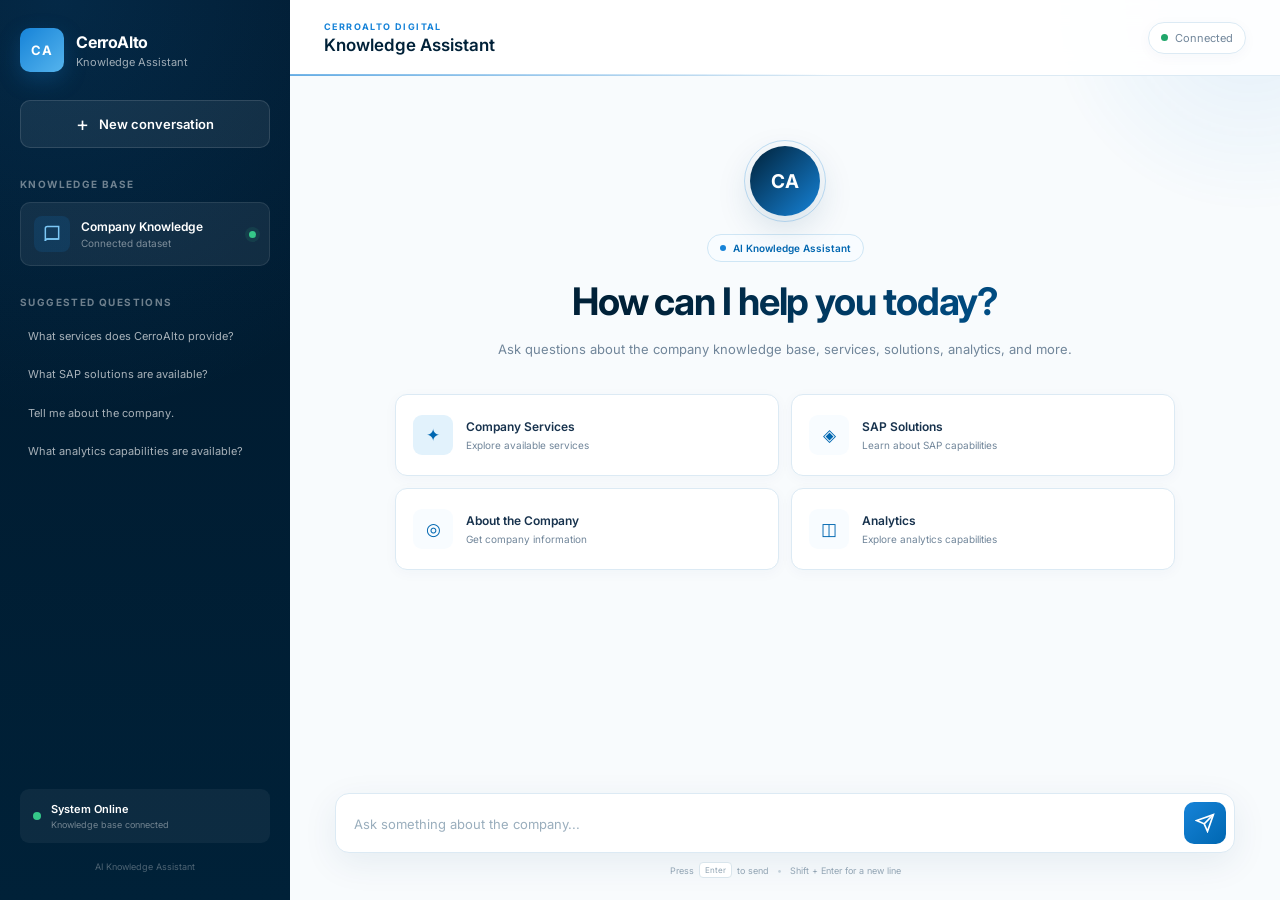
==== index.html @ 05c254ea "Update chatbot implementation" ====
<!DOCTYPE html>
<html lang="en">
<head>
    <meta charset="UTF-8">
    <meta name="viewport" content="width=device-width, initial-scale=1.0">

    <title>CerroAlto Knowledge Assistant</title>

    <link rel="preconnect" href="https://fonts.googleapis.com">
    <link rel="preconnect" href="https://fonts.gstatic.com" crossorigin>

    <link
        href="https://fonts.googleapis.com/css2?family=Inter:wght@400;500;600;700&display=swap"
        rel="stylesheet"
    >

    <link rel="stylesheet" href="style.css">
</head>

<body>

<div class="app">

    <!-- ================= SIDEBAR ================= -->

    <aside class="sidebar">

        <div class="sidebar-top">

            <!-- Brand -->
            <div class="brand">

                <div class="brand-mark">
                    CA
                </div>

                <div class="brand-text">
                    <h1>CerroAlto</h1>
                    <span>Knowledge Assistant</span>
                </div>

            </div>


            <!-- New Chat -->
            <button class="new-chat-btn" onclick="newChat()">

                <span class="plus-icon">+</span>

                <span>New conversation</span>

            </button>


            <!-- Knowledge Base -->
            <div class="sidebar-section">

                <div class="section-label">
                    KNOWLEDGE BASE
                </div>

                <div class="dataset-card">

                    <div class="dataset-icon">
                        <svg
                            width="20"
                            height="20"
                            viewBox="0 0 24 24"
                            fill="none"
                            stroke="currentColor"
                            stroke-width="1.8"
                        >
                            <path d="M4 5.5A2.5 2.5 0 0 1 6.5 3H20v15H6.5A2.5 2.5 0 0 0 4 20.5v-15Z"/>
                            <path d="M4 20.5A2.5 2.5 0 0 1 6.5 18H20"/>
                        </svg>
                    </div>

                    <div class="dataset-info">

                        <strong>Company Knowledge</strong>

                        <span>Connected dataset</span>

                    </div>

                    <div class="status-dot"></div>

                </div>

            </div>


            <!-- Suggested Questions -->

            <div class="sidebar-section">

                <div class="section-label">
                    SUGGESTED QUESTIONS
                </div>

                <div class="sidebar-suggestions">

                    <button onclick="useExample('What services does CerroAlto provide?')">
                        What services does CerroAlto provide?
                    </button>

                    <button onclick="useExample('What SAP solutions are available?')">
                        What SAP solutions are available?
                    </button>

                    <button onclick="useExample('Tell me about the company.')">
                        Tell me about the company.
                    </button>

                    <button onclick="useExample('What analytics capabilities are available?')">
                        What analytics capabilities are available?
                    </button>

                </div>

            </div>

        </div>


        <!-- Sidebar bottom -->

        <div class="sidebar-bottom">

            <div class="system-status">

                <span class="status-indicator"></span>

                <div>
                    <strong>System Online</strong>
                    <small>Knowledge base connected</small>
                </div>

            </div>

            <div class="sidebar-footer">
                AI Knowledge Assistant
            </div>

        </div>

    </aside>


    <!-- ================= MAIN AREA ================= -->

    <main class="main">

        <!-- Background decoration -->

        <div class="background-shape shape-one"></div>
        <div class="background-shape shape-two"></div>


        <!-- Header -->

        <header class="topbar">

            <div class="mobile-menu" onclick="toggleSidebar()">
                ☰
            </div>

            <div class="header-title">

                <span class="header-eyebrow">
                    CERROALTO DIGITAL
                </span>

                <h2>Knowledge Assistant</h2>

            </div>


            <div class="connection-status">

                <span class="connection-dot"></span>

                <span>Connected</span>

            </div>

        </header>


        <!-- Chat -->

        <section class="chat-container" id="chatContainer">

            <!-- Welcome -->

            <div class="welcome" id="welcome">

                <div class="welcome-mark">
                    CA
                </div>

                <div class="welcome-badge">

                    <span class="badge-dot"></span>

                    AI Knowledge Assistant

                </div>

                <h1>
                    How can I help you today?
                </h1>

                <p>
                    Ask questions about the company knowledge base,
                    services, solutions, analytics, and more.
                </p>


                <!-- Suggestion cards -->

                <div class="suggestion-grid">

                    <button
                        class="suggestion-card"
                        onclick="useExample('What services does CerroAlto provide?')"
                    >

                        <div class="suggestion-icon blue">
                            ✦
                        </div>

                        <div>
                            <strong>Company Services</strong>
                            <span>Explore available services</span>
                        </div>

                    </button>


                    <button
                        class="suggestion-card"
                        onclick="useExample('What SAP solutions are available?')"
                    >

                        <div class="suggestion-icon">
                            ◈
                        </div>

                        <div>
                            <strong>SAP Solutions</strong>
                            <span>Learn about SAP capabilities</span>
                        </div>

                    </button>


                    <button
                        class="suggestion-card"
                        onclick="useExample('Tell me about the company.')"
                    >

                        <div class="suggestion-icon">
                            ◎
                        </div>

                        <div>
                            <strong>About the Company</strong>
                            <span>Get company information</span>
                        </div>

                    </button>


                    <button
                        class="suggestion-card"
                        onclick="useExample('What analytics capabilities are available?')"
                    >

                        <div class="suggestion-icon">
                            ◫
                        </div>

                        <div>
                            <strong>Analytics</strong>
                            <span>Explore analytics capabilities</span>
                        </div>

                    </button>

                </div>

            </div>


            <!-- Messages -->

            <div
                class="chat-messages"
                id="chatMessages"
            ></div>

        </section>


        <!-- ================= INPUT AREA ================= -->

        <div class="input-wrapper">

            <div class="input-container">

                <textarea
                    id="questionInput"
                    placeholder="Ask something about the company..."
                    rows="1"
                    onkeydown="handleKey(event)"
                ></textarea>


                <button
                    class="send-button"
                    id="sendButton"
                    onclick="sendQuestion()"
                    aria-label="Send question"
                >

                    <svg
                        width="20"
                        height="20"
                        viewBox="0 0 24 24"
                        fill="none"
                        stroke="currentColor"
                        stroke-width="2"
                    >

                        <path d="M22 2L11 13"></path>

                        <path d="M22 2L15 22L11 13L2 9L22 2Z"></path>

                    </svg>

                </button>

            </div>


            <div class="input-hint">

                <span>Press</span>

                <kbd>Enter</kbd>

                <span>to send</span>

                <span class="separator">•</span>

                <span>Shift + Enter for a new line</span>

            </div>

        </div>

    </main>

</div>


<script src="script.js"></script>

</body>
</html>
---- style.css ----
/* =========================================================
   CERROALTO KNOWLEDGE ASSISTANT
   Corporate Light Blue Theme
   ========================================================= */


/* ================= COLOR SYSTEM (UNCHANGED) ================= */

:root {

    --ca-primary: #1683D8;

    --ca-primary-dark: #0067B1;

    --ca-navy: #002138;

    --ca-deep-navy: #01192d;

    --ca-text: #17324D;

    --ca-muted: #71869A;

    --ca-light-blue: #f8fcff;

    --ca-pale-blue: #F5FAFE;

    --ca-background: #F8FBFD;

    --ca-white: #FFFFFF;

    --ca-border: #DCEAF4;

    --ca-success: #20A66A;

    --ca-shadow:
        0 8px 30px rgba(0, 59, 100, 0.07);

    --ca-shadow-hover:
        0 14px 35px rgba(0, 59, 100, 0.12);

}


/* ================= RESET ================= */

* {
    margin: 0;
    padding: 0;
    box-sizing: border-box;
}


html,
body {
    width: 100%;
    height: 100%;
}


body {

    font-family: "Inter", Arial, sans-serif;

    background:
        radial-gradient(
            circle at 80% 10%,
            rgba(22, 131, 216, 0.07),
            transparent 30%
        ),
        var(--ca-background);

    color: var(--ca-text);

    overflow: hidden;

    -webkit-font-smoothing: antialiased;
}


::selection {

    background: rgba(22, 131, 216, 0.15);

}


button:focus-visible,
textarea:focus-visible {

    outline: 2px solid var(--ca-primary);

    outline-offset: 2px;

}


/* ================= APP ================= */

.app {

    display: flex;

    width: 100%;
    height: 100vh;

}


/* =========================================================
   SIDEBAR
   ========================================================= */

.sidebar {

    width: 290px;

    height: 100vh;

    display: flex;
    flex-direction: column;
    justify-content: space-between;

    background:
        linear-gradient(
            180deg,
            var(--ca-deep-navy),
            var(--ca-navy)
        );

    color: white;

    padding: 28px 20px;

    position: relative;

    z-index: 10;

    overflow-y: auto;

}


/* Soft glow at the top of the sidebar */

.sidebar::before {

    content: "";

    position: absolute;

    inset: 0;

    pointer-events: none;

    background:
        radial-gradient(
            circle at 20% 0%,
            rgba(22, 131, 216, 0.15),
            transparent 45%
        );

}


.sidebar > * {

    position: relative;

}


/* ================= BRAND ================= */

.brand {

    display: flex;

    align-items: center;

    gap: 12px;

    margin-bottom: 28px;

}


.brand-mark {

    width: 44px;
    height: 44px;

    border-radius: 10px;

    display: flex;
    align-items: center;
    justify-content: center;

    background:
        linear-gradient(
            135deg,
            #1683D8,
            #55B4ED
        );

    color: white;

    font-size: 13px;

    font-weight: 700;

    letter-spacing: 1px;

    box-shadow:
        0 8px 22px rgba(22, 131, 216, 0.25);

    transition: transform 0.3s ease;

}


.brand:hover .brand-mark {

    transform: rotate(-4deg) scale(1.05);

}


.brand-text h1 {

    font-size: 16px;

    font-weight: 700;

    letter-spacing: -0.2px;

}


.brand-text span {

    display: block;

    margin-top: 3px;

    font-size: 11px;

    color: rgba(255, 255, 255, 0.62);

}


/* ================= NEW CHAT ================= */

.new-chat-btn {

    width: 100%;

    height: 48px;

    border: 1px solid rgba(255,255,255,0.12);

    border-radius: 10px;

    background: rgba(255,255,255,0.07);

    color: white;

    display: flex;

    align-items: center;

    justify-content: center;

    gap: 10px;

    font-family: inherit;

    font-size: 13px;

    font-weight: 600;

    cursor: pointer;

    transition: 0.25s ease;

}


.new-chat-btn:hover {

    background: rgba(255,255,255,0.13);

    border-color: rgba(255,255,255,0.22);

    transform: translateY(-1px);

}


.new-chat-btn:active {

    transform: translateY(0);

}


.plus-icon {

    font-size: 20px;

    font-weight: 400;

    line-height: 1;

    transition: transform 0.3s ease;

}


.new-chat-btn:hover .plus-icon {

    transform: rotate(90deg);

}


/* ================= SIDEBAR SECTIONS ================= */

.sidebar-section {

    margin-top: 30px;

}


.section-label {

    color: rgba(255,255,255,0.43);

    font-size: 10px;

    font-weight: 700;

    letter-spacing: 1.4px;

    margin-bottom: 12px;

}


/* ================= DATASET CARD ================= */

.dataset-card {

    display: flex;

    align-items: center;

    gap: 11px;

    padding: 13px;

    border-radius: 10px;

    background: rgba(255,255,255,0.065);

    border: 1px solid rgba(255,255,255,0.09);

    transition: 0.25s ease;

}


.dataset-card:hover {

    background: rgba(255,255,255,0.09);

    border-color: rgba(255,255,255,0.16);

}


.dataset-icon {

    width: 36px;
    height: 36px;

    border-radius: 8px;

    display: flex;
    align-items: center;
    justify-content: center;

    color: #7CC7F5;

    background: rgba(22,131,216,0.15);

}


.dataset-info {

    flex: 1;

}


.dataset-info strong {

    display: block;

    font-size: 12px;

    font-weight: 600;

}


.dataset-info span {

    display: block;

    margin-top: 3px;

    font-size: 10px;

    color: rgba(255,255,255,0.45);

}


.status-dot {

    width: 7px;
    height: 7px;

    border-radius: 50%;

    background: #35C889;

    box-shadow: 0 0 0 4px rgba(53,200,137,0.1);

    animation: pulseGreen 2.4s ease-in-out infinite;

}


@keyframes pulseGreen {

    0%, 100% {
        box-shadow: 0 0 0 4px rgba(53,200,137,0.1);
    }

    50% {
        box-shadow: 0 0 0 8px rgba(53,200,137,0);
    }

}


/* ================= SUGGESTIONS ================= */

.sidebar-suggestions {

    display: flex;

    flex-direction: column;

    gap: 5px;

}


.sidebar-suggestions button {

    border: 0;

    background: transparent;

    color: rgba(255,255,255,0.66);

    text-align: left;

    padding: 9px 8px;

    border-radius: 7px;

    font-family: inherit;

    font-size: 11px;

    line-height: 1.4;

    cursor: pointer;

    transition: 0.2s ease;

}


.sidebar-suggestions button:hover {

    color: white;

    background: rgba(255,255,255,0.07);

    padding-left: 12px;

    box-shadow: inset 2px 0 0 var(--ca-primary);

}


/* ================= SIDEBAR BOTTOM ================= */

.system-status {

    display: flex;

    align-items: center;

    gap: 10px;

    padding: 13px;

    border-radius: 9px;

    background: rgba(255,255,255,0.05);

}


.status-indicator {

    width: 8px;
    height: 8px;

    border-radius: 50%;

    background: #35C889;

    animation: pulseGreen 2.4s ease-in-out infinite;

}


.system-status strong {

    display: block;

    font-size: 11px;

    font-weight: 600;

}


.system-status small {

    display: block;

    margin-top: 3px;

    font-size: 9px;

    color: rgba(255,255,255,0.42);

}


.sidebar-footer {

    margin-top: 18px;

    text-align: center;

    font-size: 9px;

    color: rgba(255,255,255,0.3);

}


/* =========================================================
   MAIN
   ========================================================= */

.main {

    flex: 1;

    min-width: 0;

    height: 100vh;

    position: relative;

    display: flex;

    flex-direction: column;

    background: var(--ca-background);

    overflow: hidden;

}


/* ================= BACKGROUND SHAPES ================= */

.background-shape {

    position: absolute;

    pointer-events: none;

    border-radius: 50%;

    filter: blur(1px);

}


.shape-one {

    width: 420px;
    height: 420px;

    right: -180px;
    top: -200px;

    background:
        radial-gradient(
            circle,
            rgba(22,131,216,0.09),
            transparent 68%
        );

    animation: drift 14s ease-in-out infinite;

}


.shape-two {

    width: 350px;
    height: 350px;

    left: 20%;
    bottom: -250px;

    background:
        radial-gradient(
            circle,
            rgba(22,131,216,0.045),
            transparent 68%
        );

    animation: drift 18s ease-in-out infinite reverse;

}


@keyframes drift {

    0%, 100% {
        transform: translate(0, 0);
    }

    50% {
        transform: translate(-24px, 18px);
    }

}


/* =========================================================
   TOPBAR
   ========================================================= */

.topbar {

    height: 76px;

    flex-shrink: 0;

    display: flex;

    align-items: center;

    justify-content: space-between;

    padding: 0 34px;

    background: rgba(255,255,255,0.9);

    border-bottom: 1px solid var(--ca-border);

    backdrop-filter: blur(12px);

    position: relative;

    z-index: 5;

}


/* Thin accent line under the header */

.topbar::after {

    content: "";

    position: absolute;

    left: 0;
    right: 0;
    bottom: -1px;

    height: 2px;

    background:
        linear-gradient(
            90deg,
            var(--ca-primary),
            transparent 55%
        );

    opacity: 0.6;

}


.header-eyebrow {

    display: block;

    margin-bottom: 3px;

    color: var(--ca-primary);

    font-size: 9px;

    font-weight: 700;

    letter-spacing: 1.4px;

}


.header-title h2 {

    font-size: 17px;

    font-weight: 600;

    color: var(--ca-navy);

}


.connection-status {

    display: flex;

    align-items: center;

    gap: 7px;

    padding: 8px 12px;

    border: 1px solid var(--ca-border);

    border-radius: 20px;

    background: white;

    color: var(--ca-muted);

    font-size: 11px;

    box-shadow: 0 3px 14px rgba(0,59,100,0.035);

}


.connection-dot {

    width: 7px;
    height: 7px;

    border-radius: 50%;

    background: var(--ca-success);

    animation: pulseSuccess 2.4s ease-in-out infinite;

}


@keyframes pulseSuccess {

    0%, 100% {
        box-shadow: 0 0 0 0 rgba(32,166,106,0.35);
    }

    50% {
        box-shadow: 0 0 0 5px rgba(32,166,106,0);
    }

}


/* Mobile menu */

.mobile-menu {

    display: none;

}


/* =========================================================
   CHAT AREA
   ========================================================= */

.chat-container {

    flex: 1;

    overflow-y: auto;

    position: relative;

    z-index: 2;

    padding: 50px 30px 170px;

    scroll-behavior: smooth;

}


.chat-container::-webkit-scrollbar {

    width: 6px;

}


.chat-container::-webkit-scrollbar-thumb {

    background: #D8E6EF;

    border-radius: 20px;

}


.chat-container::-webkit-scrollbar-thumb:hover {

    background: #BFDCEF;

}


/* ================= WELCOME ================= */

.welcome {

    max-width: 780px;

    margin: 20px auto 0;

    text-align: center;

}


.welcome-mark {

    position: relative;

    width: 70px;
    height: 70px;

    margin: 0 auto 18px;

    border-radius: 50%;

    display: flex;
    align-items: center;
    justify-content: center;

    background:
        linear-gradient(
            135deg,
            var(--ca-navy),
            var(--ca-primary)
        );

    color: white;

    font-size: 19px;

    font-weight: 700;

    letter-spacing: 1px;

    box-shadow:
        0 12px 35px rgba(0,59,100,0.15);

    animation: floatMark 4s ease-in-out infinite;

}


/* Expanding ring around the logo */

.welcome-mark::after {

    content: "";

    position: absolute;

    inset: -6px;

    border-radius: 50%;

    border: 1px solid rgba(22,131,216,0.25);

    animation: ringOut 2.8s ease-out infinite;

}


@keyframes floatMark {

    0%, 100% {
        transform: translateY(0);
    }

    50% {
        transform: translateY(-6px);
    }

}


@keyframes ringOut {

    0% {
        transform: scale(0.95);
        opacity: 0.9;
    }

    100% {
        transform: scale(1.45);
        opacity: 0;
    }

}


.welcome-badge {

    display: inline-flex;

    align-items: center;

    gap: 7px;

    padding: 7px 12px;

    border: 1px solid #CFE6F5;

    border-radius: 30px;

    background: var(--ca-light-blue);

    color: var(--ca-primary-dark);

    font-size: 10px;

    font-weight: 600;

}


.badge-dot {

    width: 6px;
    height: 6px;

    border-radius: 50%;

    background: var(--ca-primary);

    animation: pulseDot 2s ease-in-out infinite;

}


@keyframes pulseDot {

    0%, 100% {
        opacity: 1;
    }

    50% {
        opacity: 0.35;
    }

}


.welcome h1 {

    margin-top: 17px;

    font-size: clamp(26px, 3vw, 38px);

    line-height: 1.2;

    letter-spacing: -1.1px;

    color: var(--ca-navy);

    background:
        linear-gradient(
            135deg,
            var(--ca-navy) 35%,
            var(--ca-primary-dark)
        );

    -webkit-background-clip: text;
    background-clip: text;

    -webkit-text-fill-color: transparent;

}


.welcome > p {

    max-width: 590px;

    margin: 13px auto 34px;

    color: var(--ca-muted);

    font-size: 13px;

    line-height: 1.7;

}


/* =========================================================
   SUGGESTION GRID
   ========================================================= */

.suggestion-grid {

    display: grid;

    grid-template-columns: repeat(2, 1fr);

    gap: 12px;

    text-align: left;

}


.suggestion-card {

    min-height: 82px;

    padding: 17px;

    display: flex;

    align-items: center;

    gap: 13px;

    border: 1px solid var(--ca-border);

    border-radius: 12px;

    background: white;

    box-shadow: 0 3px 14px rgba(0,59,100,0.035);

    font-family: inherit;

    cursor: pointer;

    text-align: left;

    animation: riseIn 0.5s ease both;

    transition:
        transform 0.25s ease,
        box-shadow 0.25s ease,
        border-color 0.25s ease;

}


.suggestion-card:nth-child(1) { animation-delay: 0.05s; }
.suggestion-card:nth-child(2) { animation-delay: 0.12s; }
.suggestion-card:nth-child(3) { animation-delay: 0.19s; }
.suggestion-card:nth-child(4) { animation-delay: 0.26s; }


@keyframes riseIn {

    from {
        opacity: 0;
        transform: translateY(14px);
    }

    to {
        opacity: 1;
        transform: translateY(0);
    }

}


.suggestion-card:hover {

    transform: translateY(-3px);

    border-color: #BFDCEF;

    box-shadow: var(--ca-shadow-hover);

}


.suggestion-icon {

    flex-shrink: 0;

    width: 40px;
    height: 40px;

    display: flex;

    align-items: center;
    justify-content: center;

    border-radius: 9px;

    background: var(--ca-light-blue);

    color: var(--ca-primary-dark);

    font-size: 17px;

    transition: 0.25s ease;

}


.suggestion-icon.blue {

    background: #E2F2FC;

}


.suggestion-card:hover .suggestion-icon,
.suggestion-card:hover .suggestion-icon.blue {

    background: var(--ca-primary);

    color: white;

    transform: scale(1.08);

}


.suggestion-card strong {

    display: block;

    color: var(--ca-text);

    font-size: 12px;

    font-weight: 600;

}


.suggestion-card span {

    display: block;

    margin-top: 5px;

    color: var(--ca-muted);

    font-size: 10px;

}


/* =========================================================
   CHAT MESSAGES
   ========================================================= */

.chat-messages {

    max-width: 900px;

    margin: 0 auto;

}


.message {

    display: flex;

    align-items: flex-start;

    gap: 14px;

    margin-bottom: 26px;

    animation: messageIn 0.35s ease both;

}

/* Place the user's bubble and avatar on the right. Assistant replies
   retain the default left-aligned layout. */
.user-message {

    flex-direction: row-reverse;

}


@keyframes messageIn {

    from {
        opacity: 0;
        transform: translateY(10px);
    }

    to {
        opacity: 1;
        transform: translateY(0);
    }

}


/* ================= AVATARS ================= */

.avatar {

    flex-shrink: 0;

    width: 40px;
    height: 40px;

    border-radius: 12px;

    display: flex;

    align-items: center;
    justify-content: center;

    font-size: 10px;

    font-weight: 700;

    letter-spacing: 0.5px;

    color: white;

    box-shadow:
        0 6px 16px rgba(22, 131, 216, 0.25);

}


.avatar svg {

    width: 20px;
    height: 20px;

}


.ai-avatar {

    background:
        linear-gradient(
            135deg,
            var(--ca-navy),
            var(--ca-primary)
        );

}


.user-avatar {

    background:
        linear-gradient(
            135deg,
            var(--ca-primary-dark),
            var(--ca-primary)
        );

}


/* ================= MESSAGE CARD ================= */

.message-content {

    max-width: 760px;

    min-width: 0;

    padding: 12px 18px 14px;

    background: var(--ca-white);

    border: 1px solid var(--ca-border);

    border-radius: 4px 16px 16px 16px;

    box-shadow: 0 3px 14px rgba(0,59,100,0.035);

}


.user-message .message-content {

    background: var(--ca-light-blue);

    border-color: #CFE6F5;

    border-radius: 16px 4px 16px 16px;

}


.message-name {

    margin: 0 0 6px;

    color: var(--ca-navy);

    font-size: 11px;

    font-weight: 700;

    letter-spacing: 0.2px;

}


.message-text {

    color: #40596E;

    font-size: 13px;

    line-height: 1.7;

    white-space: pre-wrap;

    overflow-wrap: anywhere;

}


/* =========================================================
   TYPING INDICATOR
   ========================================================= */

.typing {

    display: flex;

    align-items: center;

    gap: 4px;

    height: 26px;

}


.typing span {

    width: 6px;
    height: 6px;

    border-radius: 50%;

    background: var(--ca-primary);

    animation: typing 1.2s infinite ease-in-out;

}


.typing span:nth-child(2) {
    animation-delay: 0.15s;
}


.typing span:nth-child(3) {
    animation-delay: 0.3s;
}


@keyframes typing {

    0%, 60%, 100% {
        transform: translateY(0);
        opacity: 0.4;
    }

    30% {
        transform: translateY(-4px);
        opacity: 1;
    }

}


/* =========================================================
   INPUT AREA
   ========================================================= */

.input-wrapper {

    position: absolute;

    left: 0;
    right: 0;
    bottom: 0;

    z-index: 8;

    padding: 20px 30px 22px;

    background:
        linear-gradient(
            to top,
            var(--ca-background) 75%,
            transparent
        );

}


.input-container {

    max-width: 900px;

    margin: 0 auto;

    display: flex;

    align-items: flex-end;

    gap: 10px;

    padding: 8px 8px 8px 18px;

    background: white;

    border: 1px solid var(--ca-border);

    border-radius: 14px;

    box-shadow:
        0 10px 35px rgba(0,59,100,0.08);

    transition: 0.2s ease;

}


.input-container:focus-within {

    border-color: #9DCCE8;

    box-shadow:
        0 12px 40px rgba(0,103,177,0.12),
        0 0 0 4px rgba(22,131,216,0.09);

}


textarea {

    flex: 1;

    min-width: 0;

    max-height: 120px;

    resize: none;

    border: none;

    outline: none;

    padding: 10px 0;

    background: transparent;

    font-family: inherit;

    font-size: 13px;

    color: var(--ca-text);

    line-height: 1.5;

}


textarea:focus-visible {

    outline: none;

}


textarea::placeholder {

    color: #9AAEBD;

}


/* ================= SEND BUTTON ================= */

.send-button {

    flex-shrink: 0;

    width: 42px;
    height: 42px;

    border: none;

    border-radius: 10px;

    display: flex;

    align-items: center;
    justify-content: center;

    background:
        linear-gradient(
            135deg,
            var(--ca-primary),
            var(--ca-primary-dark)
        );

    color: white;

    cursor: pointer;

    transition: 0.2s ease;

}


.send-button svg {

    transition: transform 0.2s ease;

}


.send-button:hover {

    transform: translateY(-1px);

    box-shadow:
        0 6px 16px rgba(22,131,216,0.25);

}


.send-button:hover svg {

    transform: translate(2px, -2px);

}


.send-button:active {

    transform: translateY(0) scale(0.96);

}


.send-button:disabled {

    opacity: 0.5;

    cursor: not-allowed;

    transform: none;

}


.send-button:disabled svg {

    transform: none;

}


/* ================= INPUT HINT ================= */

.input-hint {

    max-width: 900px;

    margin: 9px auto 0;

    display: flex;

    align-items: center;

    justify-content: center;

    gap: 5px;

    color: #91A4B3;

    font-size: 9px;

}


.input-hint kbd {

    padding: 2px 5px;

    border: 1px solid #D9E5EC;

    border-radius: 4px;

    background: white;

    font-family: inherit;

    font-size: 8px;

}


.separator {

    margin: 0 3px;

    color: #C2D0D9;

}


/* =========================================================
   RESPONSIVE
   ========================================================= */

@media (max-width: 900px) {

    .sidebar {

        width: 250px;

    }

    .topbar {

        padding: 0 22px;

    }

    .chat-container {

        padding-left: 20px;
        padding-right: 20px;

    }

}


@media (max-width: 720px) {

    body {
        overflow: hidden;
    }


    .sidebar {

        position: fixed;

        left: -290px;

        top: 0;

        bottom: 0;

        width: 280px;

        transition: left 0.3s ease;

        box-shadow:
            8px 0 30px rgba(0,0,0,0.12);

    }


    .sidebar.active {

        left: 0;

    }


    .main {

        width: 100%;

    }


    .mobile-menu {

        display: block;

        margin-right: 12px;

        font-size: 20px;

        color: var(--ca-navy);

        cursor: pointer;

    }


    .header-title {

        flex: 1;

    }


    .header-eyebrow {

        font-size: 8px;

    }


    .header-title h2 {

        font-size: 15px;

    }


    .connection-status span:last-child {

        display: none;

    }


    .suggestion-grid {

        grid-template-columns: 1fr;

    }


    .welcome {

        margin-top: 10px;

    }


    .welcome h1 {

        font-size: 27px;

    }


    .input-wrapper {

        padding-left: 15px;
        padding-right: 15px;

    }


    .input-hint {

        display: none;

    }

}


@media (max-width: 480px) {

    .topbar {

        height: 68px;

        padding: 0 16px;

    }


    .chat-container {

        padding:
            35px
            14px
            150px;

    }


    .welcome > p {

        font-size: 12px;

    }


    .welcome-mark {

        width: 60px;
        height: 60px;

    }


    .suggestion-card {

        min-height: 70px;

        padding: 13px;

    }


    .message {

        gap: 10px;

    }


    .avatar {

        width: 36px;
        height: 36px;

    }


    .message-content {

        padding: 10px 14px 12px;

    }


    .input-container {

        border-radius: 12px;

        padding-left: 14px;

    }

}


/* Respect users who prefer reduced motion */

@media (prefers-reduced-motion: reduce) {

    *,
    *::before,
    *::after {

        animation: none !important;

        transition: none !important;

    }

}
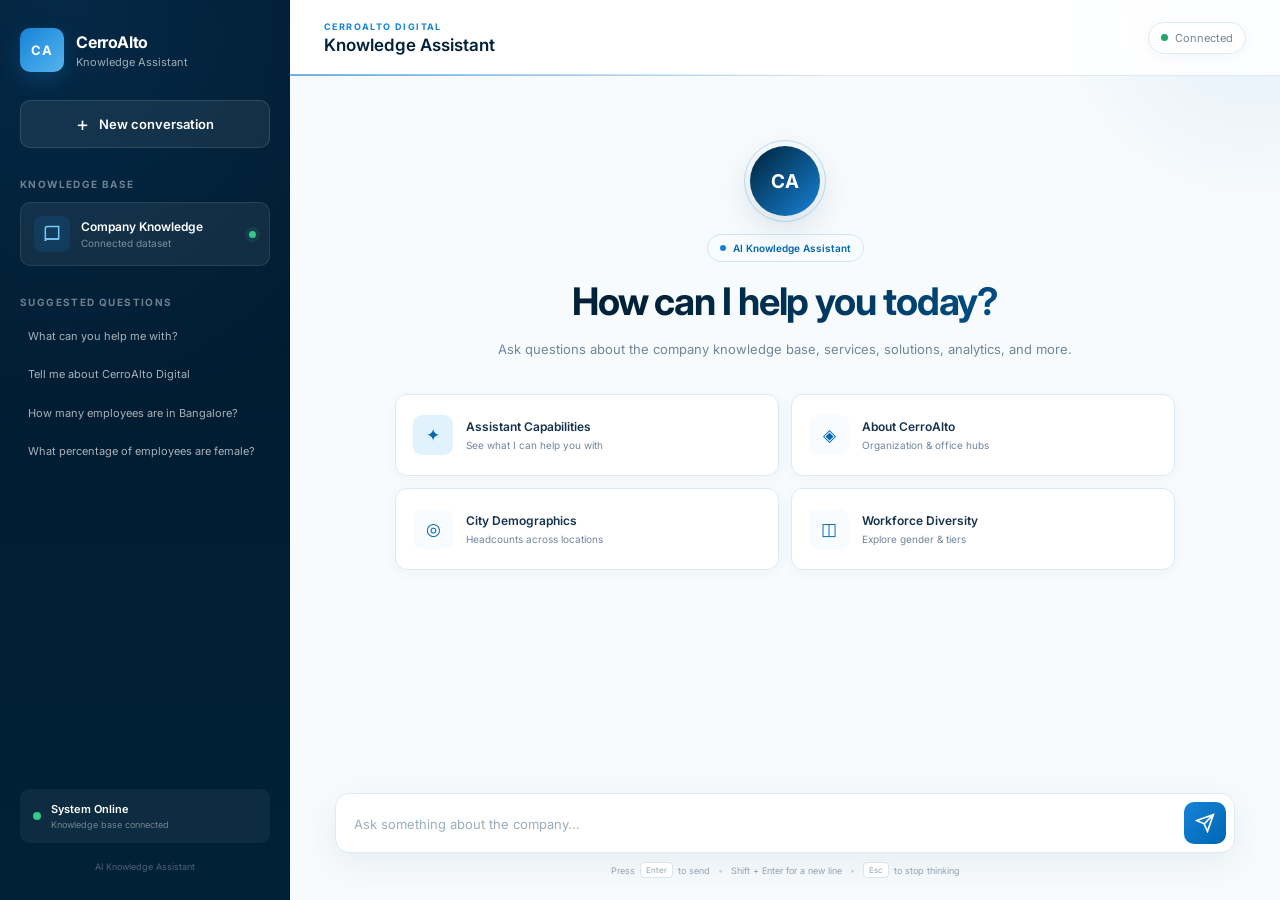
==== commit acf6ded0: "feat(frontend): add stop generation controls, thinking state, and updated prompts" ====
--- a/index.html
+++ b/index.html
@@ -3,6 +3,7 @@
 <head>
     <meta charset="UTF-8">
     <meta name="viewport" content="width=device-width, initial-scale=1.0">
+    <meta name="description" content="CerroAlto Digital AI Knowledge Assistant - Instant enterprise answers and employee insights powered by RAG and analytics.">
 
     <title>CerroAlto Knowledge Assistant</title>
 
@@ -100,20 +101,20 @@
 
                 <div class="sidebar-suggestions">
 
-                    <button onclick="useExample('What services does CerroAlto provide?')">
-                        What services does CerroAlto provide?
-                    </button>
-
-                    <button onclick="useExample('What SAP solutions are available?')">
-                        What SAP solutions are available?
-                    </button>
-
-                    <button onclick="useExample('Tell me about the company.')">
-                        Tell me about the company.
-                    </button>
-
-                    <button onclick="useExample('What analytics capabilities are available?')">
-                        What analytics capabilities are available?
+                    <button onclick="useExample('What can you help me with?')">
+                        What can you help me with?
+                    </button>
+
+                    <button onclick="useExample('Tell me about CerroAlto Digital')">
+                        Tell me about CerroAlto Digital
+                    </button>
+
+                    <button onclick="useExample('How many employees are in Bangalore?')">
+                        How many employees are in Bangalore?
+                    </button>
+
+                    <button onclick="useExample('What percentage of employees are female?')">
+                        What percentage of employees are female?
                     </button>
 
                 </div>
@@ -223,7 +224,7 @@
 
                     <button
                         class="suggestion-card"
-                        onclick="useExample('What services does CerroAlto provide?')"
+                        onclick="useExample('What can you help me with?')"
                     >
 
                         <div class="suggestion-icon blue">
@@ -231,8 +232,8 @@
                         </div>
 
                         <div>
-                            <strong>Company Services</strong>
-                            <span>Explore available services</span>
+                            <strong>Assistant Capabilities</strong>
+                            <span>See what I can help you with</span>
                         </div>
 
                     </button>
@@ -240,7 +241,7 @@
 
                     <button
                         class="suggestion-card"
-                        onclick="useExample('What SAP solutions are available?')"
+                        onclick="useExample('Tell me about CerroAlto Digital')"
                     >
 
                         <div class="suggestion-icon">
@@ -248,8 +249,8 @@
                         </div>
 
                         <div>
-                            <strong>SAP Solutions</strong>
-                            <span>Learn about SAP capabilities</span>
+                            <strong>About CerroAlto</strong>
+                            <span>Organization & office hubs</span>
                         </div>
 
                     </button>
@@ -257,7 +258,7 @@
 
                     <button
                         class="suggestion-card"
-                        onclick="useExample('Tell me about the company.')"
+                        onclick="useExample('How many employees are in Bangalore?')"
                     >
 
                         <div class="suggestion-icon">
@@ -265,8 +266,8 @@
                         </div>
 
                         <div>
-                            <strong>About the Company</strong>
-                            <span>Get company information</span>
+                            <strong>City Demographics</strong>
+                            <span>Headcounts across locations</span>
                         </div>
 
                     </button>
@@ -274,7 +275,7 @@
 
                     <button
                         class="suggestion-card"
-                        onclick="useExample('What analytics capabilities are available?')"
+                        onclick="useExample('What percentage of employees are female?')"
                     >
 
                         <div class="suggestion-icon">
@@ -282,8 +283,8 @@
                         </div>
 
                         <div>
-                            <strong>Analytics</strong>
-                            <span>Explore analytics capabilities</span>
+                            <strong>Workforce Diversity</strong>
+                            <span>Explore gender & tiers</span>
                         </div>
 
                     </button>
@@ -306,6 +307,30 @@
         <!-- ================= INPUT AREA ================= -->
 
         <div class="input-wrapper">
+
+            <!-- Stop Generating / Thinking Button Container -->
+            <div class="stop-generating-container" id="stopContainer" style="display: none;">
+                <button
+                    type="button"
+                    class="stop-button-pill"
+                    id="stopPillButton"
+                    onclick="stopThinking()"
+                    aria-label="Stop thinking"
+                    title="Stop thinking (Esc)"
+                >
+                    <svg
+                        class="stop-pill-icon"
+                        width="12"
+                        height="12"
+                        viewBox="0 0 24 24"
+                        fill="currentColor"
+                        aria-hidden="true"
+                    >
+                        <rect x="5" y="5" width="14" height="14" rx="2"></rect>
+                    </svg>
+                    <span>Stop thinking</span>
+                </button>
+            </div>
 
             <div class="input-container">
 
@@ -320,25 +345,37 @@
                 <button
                     class="send-button"
                     id="sendButton"
-                    onclick="sendQuestion()"
+                    onclick="handleSendOrStop()"
                     aria-label="Send question"
+                    title="Send question"
                 >
 
                     <svg
+                        class="send-icon"
                         width="20"
                         height="20"
                         viewBox="0 0 24 24"
                         fill="none"
                         stroke="currentColor"
                         stroke-width="2"
-                    >
-
+                        aria-hidden="true"
+                    >
                         <path d="M22 2L11 13"></path>
-
                         <path d="M22 2L15 22L11 13L2 9L22 2Z"></path>
-
                     </svg>
 
+                    <svg
+                        class="stop-icon"
+                        width="16"
+                        height="16"
+                        viewBox="0 0 24 24"
+                        fill="currentColor"
+                        style="display: none;"
+                        aria-hidden="true"
+                    >
+                        <rect x="5" y="5" width="14" height="14" rx="2"></rect>
+                    </svg>
+
                 </button>
 
             </div>
@@ -356,6 +393,12 @@
 
                 <span>Shift + Enter for a new line</span>
 
+                <span class="separator">•</span>
+
+                <kbd>Esc</kbd>
+
+                <span>to stop thinking</span>
+
             </div>
 
         </div>
@@ -368,4 +411,4 @@
 <script src="script.js"></script>
 
 </body>
-</html>+</html>
--- a/style.css
+++ b/style.css
@@ -1442,6 +1442,134 @@
 }
 
 
+/* ================= THINKING ROW & INLINE STOP ================= */
+
+.thinking-row {
+
+    display: flex;
+
+    align-items: center;
+
+    gap: 9px;
+
+    flex-wrap: wrap;
+
+    min-height: 26px;
+
+}
+
+
+.thinking-text {
+
+    font-size: 12px;
+
+    color: var(--ca-muted);
+
+    font-weight: 500;
+
+}
+
+
+.inline-stop-btn {
+
+    display: inline-flex;
+
+    align-items: center;
+
+    gap: 5px;
+
+    padding: 3px 9px;
+
+    background: #FFFFFF;
+
+    border: 1px solid #D5E4EE;
+
+    border-radius: 6px;
+
+    color: var(--ca-text);
+
+    font-family: inherit;
+
+    font-size: 11px;
+
+    font-weight: 600;
+
+    cursor: pointer;
+
+    transition: all 0.18s ease;
+
+}
+
+
+.inline-stop-btn svg {
+
+    color: #E11D48;
+
+    flex-shrink: 0;
+
+}
+
+
+.inline-stop-btn:hover {
+
+    background: #FFF1F2;
+
+    border-color: #FECDD3;
+
+    color: #BE123C;
+
+    transform: translateY(-1px);
+
+    box-shadow: 0 2px 8px rgba(225, 29, 72, 0.12);
+
+}
+
+
+.inline-stop-btn:active {
+
+    transform: translateY(0);
+
+}
+
+
+/* Stopped Message Badge */
+
+.message-stopped {
+
+    display: inline-flex;
+
+    align-items: center;
+
+    gap: 6px;
+
+    padding: 6px 12px;
+
+    background: #F1F6F9;
+
+    border: 1px solid #DCE6ED;
+
+    border-radius: 6px;
+
+    color: #647B91;
+
+    font-size: 12px;
+
+    font-weight: 500;
+
+    font-style: italic;
+
+}
+
+
+.message-stopped svg {
+
+    color: #8DA1B2;
+
+    flex-shrink: 0;
+
+}
+
+
 /* =========================================================
    INPUT AREA
    ========================================================= */
@@ -1633,6 +1761,180 @@
 }
 
 
+/* ================= STOP GENERATING BUTTONS ================= */
+
+.stop-generating-container {
+
+    max-width: 900px;
+
+    margin: 0 auto 10px;
+
+    display: flex;
+
+    justify-content: center;
+
+    align-items: center;
+
+    animation: stopFadeSlideUp 0.22s cubic-bezier(0.16, 1, 0.3, 1);
+
+}
+
+
+@keyframes stopFadeSlideUp {
+
+    from {
+        opacity: 0;
+        transform: translateY(8px);
+    }
+
+    to {
+        opacity: 1;
+        transform: translateY(0);
+    }
+
+}
+
+
+.stop-button-pill {
+
+    display: inline-flex;
+
+    align-items: center;
+
+    gap: 8px;
+
+    padding: 8px 18px;
+
+    background: rgba(255, 255, 255, 0.98);
+
+    border: 1px solid #D0E1ED;
+
+    border-radius: 9999px;
+
+    color: var(--ca-navy);
+
+    font-family: inherit;
+
+    font-size: 12px;
+
+    font-weight: 600;
+
+    cursor: pointer;
+
+    box-shadow:
+        0 4px 18px rgba(0, 59, 100, 0.08),
+        0 1px 3px rgba(0, 0, 0, 0.04);
+
+    transition: all 0.2s cubic-bezier(0.16, 1, 0.3, 1);
+
+    backdrop-filter: blur(10px);
+
+}
+
+
+.stop-button-pill .stop-pill-icon {
+
+    color: #E11D48;
+
+    flex-shrink: 0;
+
+    transition: transform 0.2s ease;
+
+}
+
+
+.stop-button-pill:hover {
+
+    background: #FFFFFF;
+
+    border-color: #B2CEE0;
+
+    color: #001625;
+
+    transform: translateY(-1px);
+
+    box-shadow:
+        0 8px 24px rgba(0, 59, 100, 0.12),
+        0 2px 6px rgba(0, 0, 0, 0.04);
+
+}
+
+
+.stop-button-pill:hover .stop-pill-icon {
+
+    transform: scale(1.15);
+
+}
+
+
+.stop-button-pill:active {
+
+    transform: translateY(0) scale(0.98);
+
+}
+
+
+/* Transform Send Button when is-generating */
+
+.send-button.is-generating {
+
+    background: #002138;
+
+    border: 1px solid rgba(255, 255, 255, 0.15);
+
+    box-shadow: 0 4px 14px rgba(0, 33, 56, 0.35);
+
+    animation: stopPulse 2s infinite ease-in-out;
+
+}
+
+
+.send-button.is-generating .stop-icon {
+
+    color: #FFFFFF;
+
+    transition: transform 0.2s ease;
+
+}
+
+
+.send-button.is-generating:hover {
+
+    background: #E11D48;
+
+    border-color: #E11D48;
+
+    box-shadow: 0 6px 20px rgba(225, 29, 72, 0.35);
+
+    transform: translateY(-1px) scale(1.02);
+
+}
+
+
+.send-button.is-generating:hover .stop-icon {
+
+    transform: scale(1.12);
+
+}
+
+
+@keyframes stopPulse {
+
+    0% {
+        box-shadow: 0 0 0 0 rgba(0, 33, 56, 0.4);
+    }
+
+    70% {
+        box-shadow: 0 0 0 7px rgba(0, 33, 56, 0);
+    }
+
+    100% {
+        box-shadow: 0 0 0 0 rgba(0, 33, 56, 0);
+    }
+
+}
+
+
 /* ================= INPUT HINT ================= */
 
 .input-hint {
